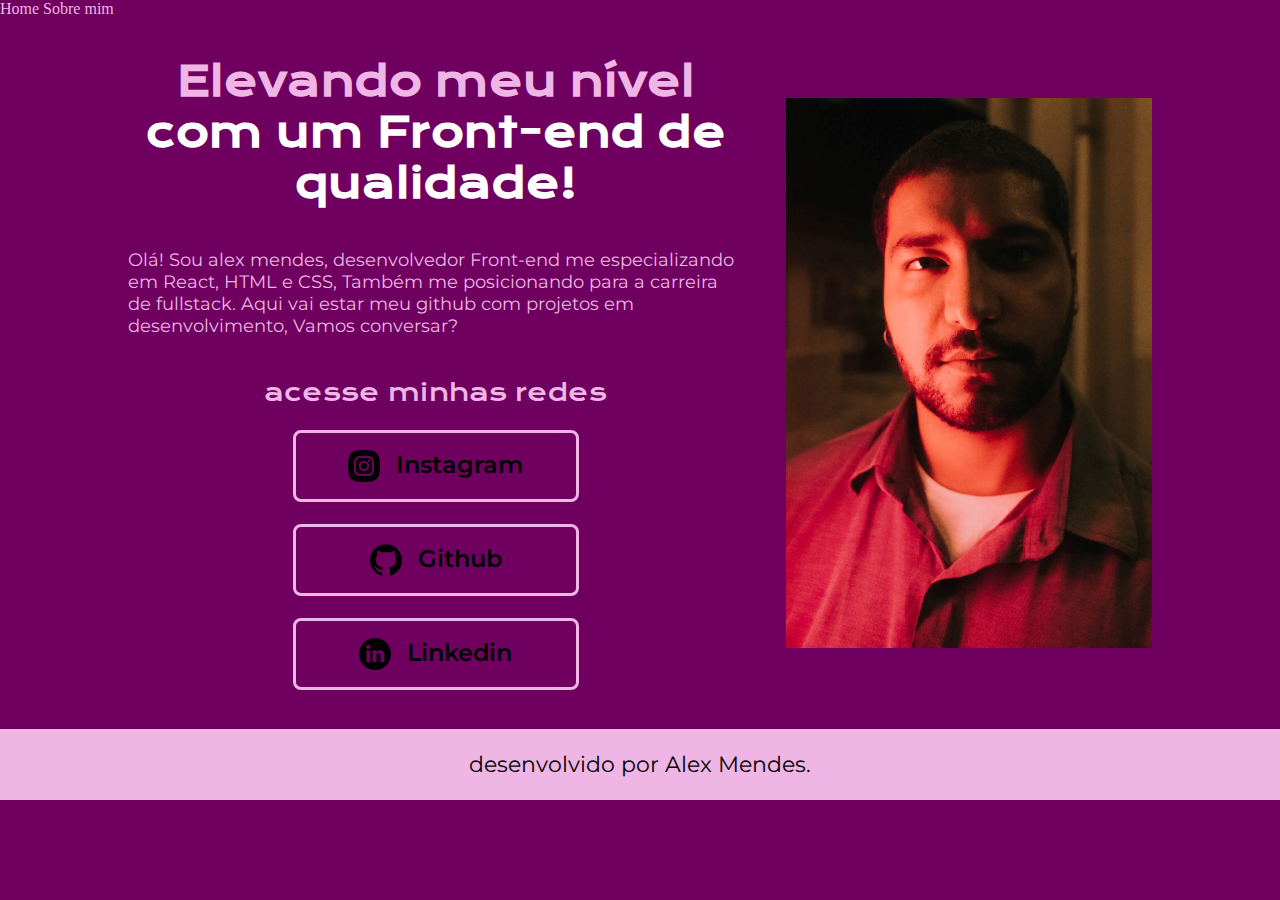
==== index.html @ a858af99 "initial commit" ====
<!DOCTYPE html>
<html lang="pt-br">
<head>
    <meta charset="UTF-8">
    <meta http-equiv="X-UA-Compatible" content="IE=edge">
    <meta name="viewport" content="width=device-width, initial-scale=1.0">
    <title>Portifólio</title>
    <link rel="stylesheet" href="style.css">
</head>
<body>
    <header class="cabecalho"> 
        <nav class="cabecalho__menu">
            <a class="cabecalho__menu__link">Home</a>
            <a class="cabecalho__menu__link">Sobre mim</a>
        </nav>
    </header>
    <main class="apresentacao">
        <section class="apresentacao__conteudo">
            <h1 class="apresentacao__conteudo__titulo">Elevando meu nível <strong class="titulo-destaque"> com um Front-end de qualidade!</strong></h1>    
            <p class="apresentacao__conteudo__texto">Olá! Sou alex mendes, desenvolvedor Front-end me especializando em React, HTML e CSS, Também me posicionando para a carreira de fullstack. Aqui vai estar meu github com projetos em desenvolvimento, Vamos conversar?</p>
            <div class="apresentacao__links">
                <h2 class="apresentacao__links__subtitulo"> acesse minhas redes</h2>
                <a class="apresentacao__links__link" href="http://instagram.com/_lelexs">
                    <img src="assets/instagram.png" alt="icone instagram">
                    Instagram
                </a>
                
                <a class="apresentacao__links__link" href="http://github.com/Leleski">
                    <img src="assets/github.png" alt="icone github">
                    Github
                </a>

                <a class="apresentacao__links__link" href="https://linkedin.com/in/alex-mendes-sanguinet/">
                    <img src="assets/linkedin.png" alt="icone linkedin">
                    Linkedin
                </a>
            </div>
        </section>
        <img src="foto para portifólio.png" alt="uma foto minha bonita e bem editada kk ">
    </main>
    <footer class="rodape"> 
        <p>desenvolvido por Alex Mendes.</p>
    </footer>
</body>
</html>
---- style.css ----
@import url('https://fonts.googleapis.com/css2?family=Krona+One&family=Montserrat:wght@400;600&display=swap');

*{
    margin: 0;
    padding: 0;
}

body {
    /* height: 100vh; */
    box-sizing: border-box;
    background-color: #70005F;
    color:  #EEB5E5;
}

.titulo-destaque {
    color: white;
}

.apresentacao {
    padding: 3% 10%;
    display: flex;
    align-items: center;
    justify-content: space-between;
}

.apresentacao__conteudo {
    width: 615px;
    display: flex;
    flex-direction: column;
    gap: 40px;
    
}

.apresentacao__conteudo__titulo {
    font-size: 40px;
    font-family: 'Krona One', sans-serif;
    text-align: center;
   
}

.apresentacao__conteudo__texto {
    font-size: 18px;
    font-family: 'Montserrat', sans-serif;
}

.apresentacao__links {
    display: flex;
    flex-direction: column;
    justify-content: space-between;
    align-items: center;
    gap: 22px; /* muda o espaçamento entre blocos */
}

.apresentacao__links__link {
    border: 3px solid #EEB5E5;
    /* background-color: #EEB5E5; */
    display: flex; 
    justify-content: center;
    gap: 16px;
    width: 280px;
    text-align: center;
    border-radius: 8px;
    font-size: 24px;
    font-weight: 600;
    padding: 17px 0;
    color: black;
    text-decoration: none;
    font-family: 'Montserrat', sans-serif;
}

.apresentacao__links__link:hover {
    background-color: #EEB5E5;
    padding: 3%;
    border-bottom: #000000;
}

.apresentacao__links__subtitulo {
    font-family: 'Krona One', sans-serif;
    font-weight: 400;
    font-size: 24px;
}

.rodape {
    padding: 22px;
    color: #000000;
    background: #EEB5E5;
    text-align: center;
    font-family: 'Montserrat', sans-serif;
    font-size: 22px;
    font-weight: 400;

}
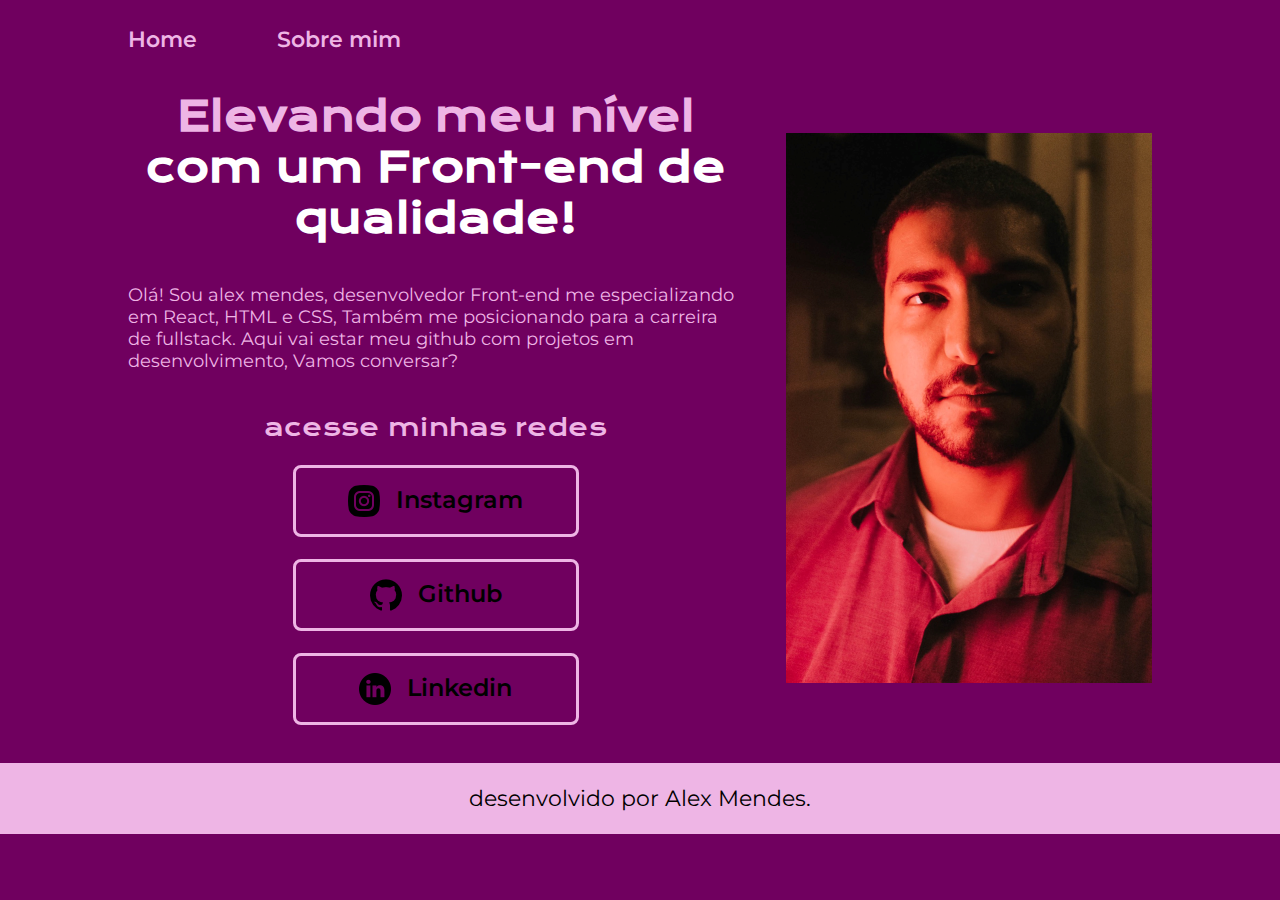
==== commit 8803eb76: "modificação de pasta de imagens" ====
--- a/index.html
+++ b/index.html
@@ -36,7 +36,7 @@
                 </a>
             </div>
         </section>
-        <img src="foto para portifólio.png" alt="uma foto minha bonita e bem editada kk ">
+        <img src="assets/foto para portifólio.png" alt="uma foto minha bonita e bem editada kk ">
     </main>
     <footer class="rodape"> 
         <p>desenvolvido por Alex Mendes.</p>
--- a/style.css
+++ b/style.css
@@ -12,8 +12,20 @@
     color:  #EEB5E5;
 }
 
-.titulo-destaque {
-    color: white;
+.cabecalho {
+    padding: 2% 0% 0% 10% ;
+}
+
+.cabecalho__menu {
+    display: flex;
+    gap: 80px;
+}
+
+.cabecalho__menu__link {
+    font-family: 'Montserrat', sans-serif;
+    font-size: 22px;
+    font-weight: 600;
+    color:#EEB5E5; 
 }
 
 .apresentacao {
@@ -36,6 +48,10 @@
     font-family: 'Krona One', sans-serif;
     text-align: center;
    
+}
+
+.titulo-destaque {
+    color: white;
 }
 
 .apresentacao__conteudo__texto {
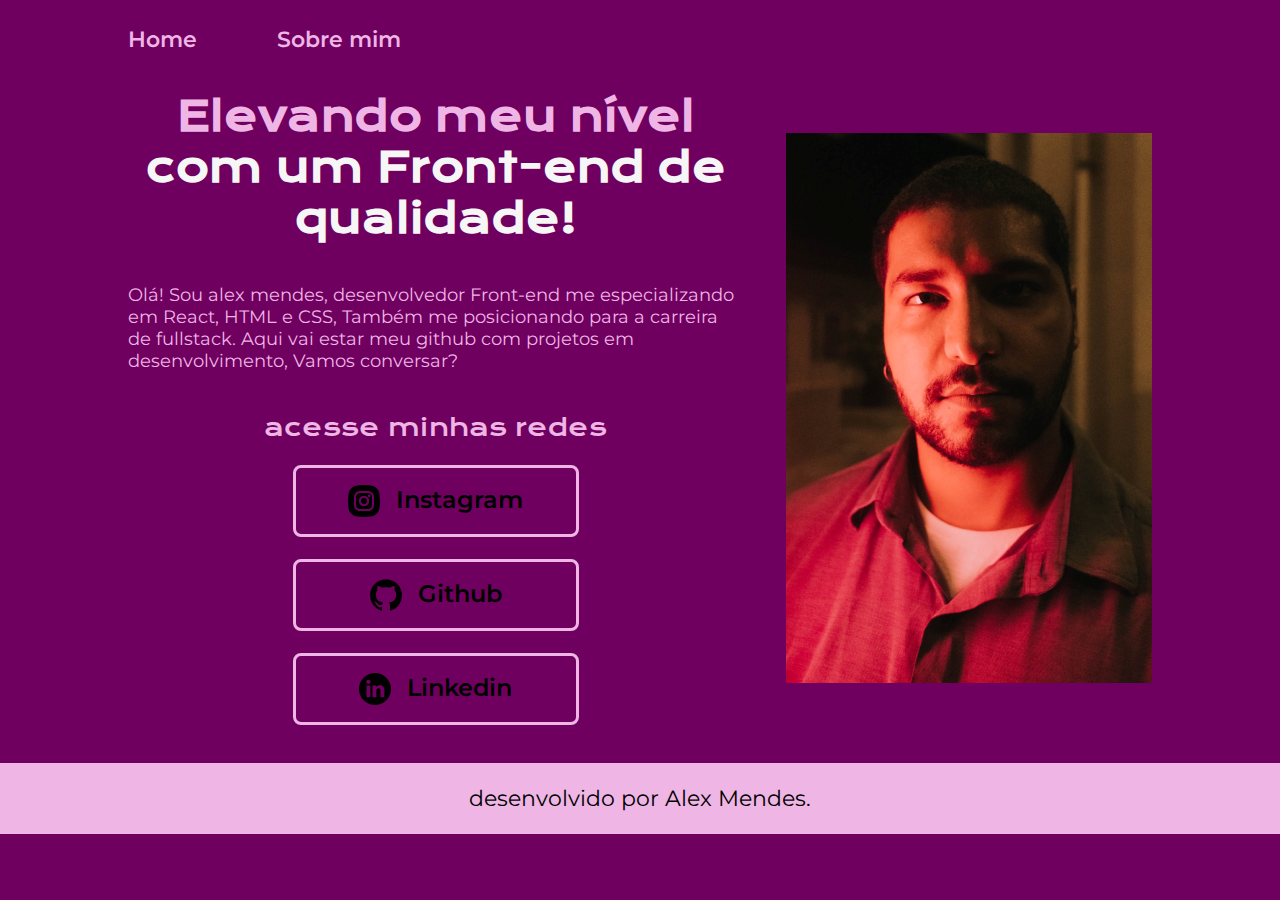
==== commit 8e603d1a: "agora esta tudo funcionando" ====
--- a/index.html
+++ b/index.html
@@ -10,8 +10,8 @@
 <body>
     <header class="cabecalho"> 
         <nav class="cabecalho__menu">
-            <a class="cabecalho__menu__link">Home</a>
-            <a class="cabecalho__menu__link">Sobre mim</a>
+            <a class="cabecalho__menu__link" href="index.html">Home</a>
+            <a class="cabecalho__menu__link" href="about.htm">Sobre mim</a>
         </nav>
     </header>
     <main class="apresentacao">
@@ -21,22 +21,22 @@
             <div class="apresentacao__links">
                 <h2 class="apresentacao__links__subtitulo"> acesse minhas redes</h2>
                 <a class="apresentacao__links__link" href="http://instagram.com/_lelexs">
-                    <img src="assets/instagram.png" alt="icone instagram">
+                    <img src="./assets/instagram.png" alt="icone instagram">
                     Instagram
                 </a>
                 
                 <a class="apresentacao__links__link" href="http://github.com/Leleski">
-                    <img src="assets/github.png" alt="icone github">
+                    <img src="./assets/github.png" alt="icone github">
                     Github
                 </a>
 
                 <a class="apresentacao__links__link" href="https://linkedin.com/in/alex-mendes-sanguinet/">
-                    <img src="assets/linkedin.png" alt="icone linkedin">
+                    <img src="./assets/linkedin.png" alt="icone linkedin">
                     Linkedin
                 </a>
             </div>
         </section>
-        <img src="assets/foto para portifólio.png" alt="uma foto minha bonita e bem editada kk ">
+        <img src="./assets/foto para portifólio.png" alt="uma foto minha bonita e bem editada kk">
     </main>
     <footer class="rodape"> 
         <p>desenvolvido por Alex Mendes.</p>
--- a/style.css
+++ b/style.css
@@ -1,4 +1,11 @@
 @import url('https://fonts.googleapis.com/css2?family=Krona+One&family=Montserrat:wght@400;600&display=swap');
+
+:root {
+    --cor-primaria: #70005F;
+    --cor-secundaria: #f6f6f6;
+    --cor-terciaria: #EEB5E5;
+    --cor-bg: #000000;
+}
 
 *{
     margin: 0;
@@ -8,8 +15,8 @@
 body {
     /* height: 100vh; */
     box-sizing: border-box;
-    background-color: #70005F;
-    color:  #EEB5E5;
+    background-color: var(--cor-primaria);
+    color:var(--cor-terciaria);
 }
 
 .cabecalho {
@@ -25,7 +32,8 @@
     font-family: 'Montserrat', sans-serif;
     font-size: 22px;
     font-weight: 600;
-    color:#EEB5E5; 
+    color:var(--cor-terciaria); 
+    text-decoration: none;
 }
 
 .apresentacao {
@@ -51,7 +59,7 @@
 }
 
 .titulo-destaque {
-    color: white;
+    color: var(--cor-secundaria);
 }
 
 .apresentacao__conteudo__texto {
@@ -68,7 +76,7 @@
 }
 
 .apresentacao__links__link {
-    border: 3px solid #EEB5E5;
+    border: 3px solid var(--cor-terciaria);
     /* background-color: #EEB5E5; */
     display: flex; 
     justify-content: center;
@@ -79,15 +87,15 @@
     font-size: 24px;
     font-weight: 600;
     padding: 17px 0;
-    color: black;
+    color: var(--cor-bg);
     text-decoration: none;
     font-family: 'Montserrat', sans-serif;
 }
 
 .apresentacao__links__link:hover {
-    background-color: #EEB5E5;
+    background-color: var(--cor-terciaria);
     padding: 3%;
-    border-bottom: #000000;
+    border-bottom: var(--cor-bg);
 }
 
 .apresentacao__links__subtitulo {
@@ -98,11 +106,20 @@
 
 .rodape {
     padding: 22px;
-    color: #000000;
-    background: #EEB5E5;
+    color: var(--cor-bg);
+    background: var(--cor-terciaria);
     text-align: center;
     font-family: 'Montserrat', sans-serif;
     font-size: 22px;
     font-weight: 400;
 
+}
+
+.foto {
+    border: 3px solid var(--cor-terciaria);
+    border-radius: 9px;
+    display: flow-root;
+    margin: auto;
+    height: fit-content;
+
 }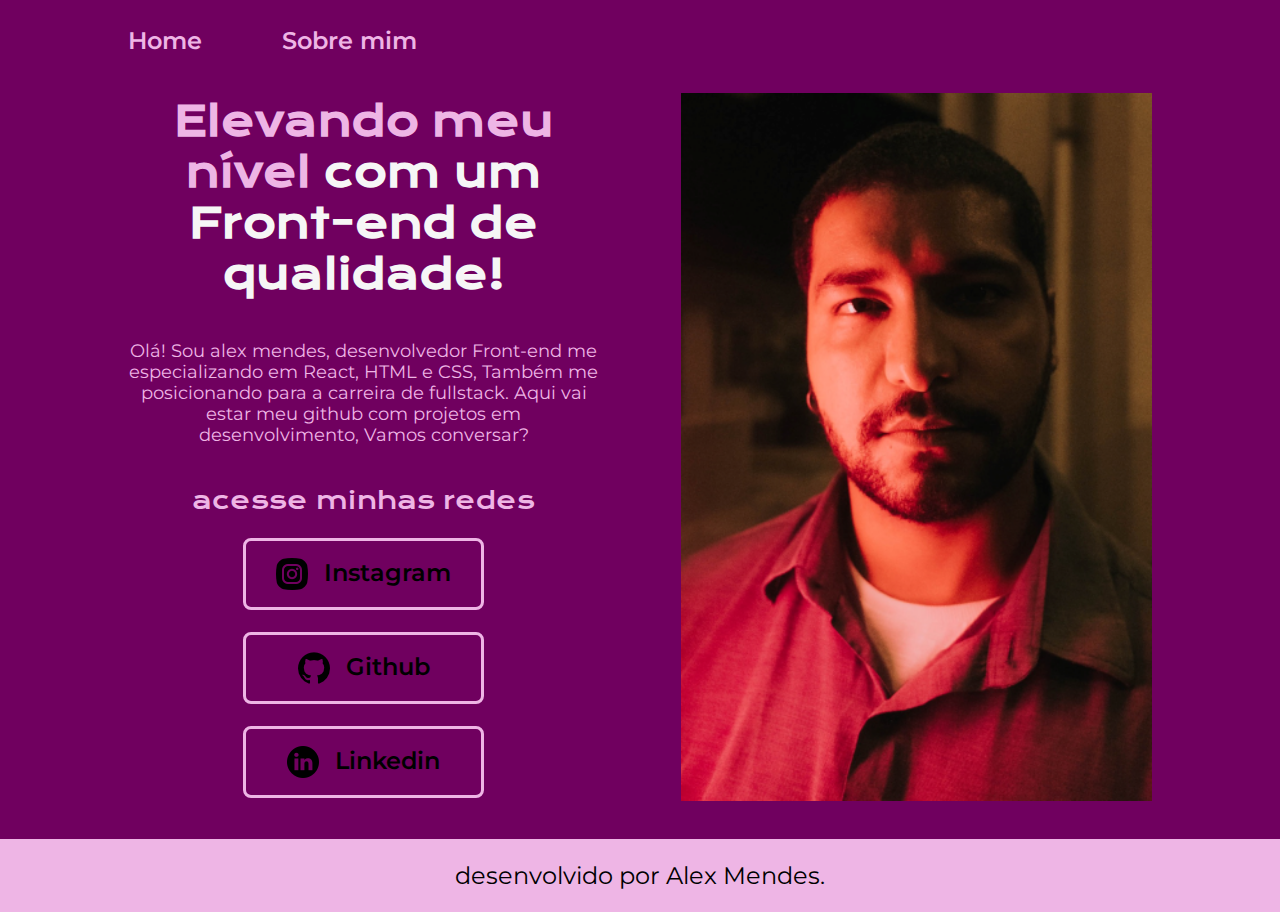
==== commit 8452f62a: "modificação para elemento mobile" ====
--- a/index.html
+++ b/index.html
@@ -20,23 +20,23 @@
             <p class="apresentacao__conteudo__texto">Olá! Sou alex mendes, desenvolvedor Front-end me especializando em React, HTML e CSS, Também me posicionando para a carreira de fullstack. Aqui vai estar meu github com projetos em desenvolvimento, Vamos conversar?</p>
             <div class="apresentacao__links">
                 <h2 class="apresentacao__links__subtitulo"> acesse minhas redes</h2>
-                <a class="apresentacao__links__link" href="http://instagram.com/_lelexs">
+                <a class="apresentacao__links__navegacao" href="http://instagram.com/_lelexs">
                     <img src="./assets/instagram.png" alt="icone instagram">
                     Instagram
                 </a>
                 
-                <a class="apresentacao__links__link" href="http://github.com/Leleski">
+                <a class="apresentacao__links__navegacao" href="http://github.com/Leleski">
                     <img src="./assets/github.png" alt="icone github">
                     Github
                 </a>
 
-                <a class="apresentacao__links__link" href="https://linkedin.com/in/alex-mendes-sanguinet/">
+                <a class="apresentacao__links__navegacao" href="https://linkedin.com/in/alex-mendes-sanguinet/">
                     <img src="./assets/linkedin.png" alt="icone linkedin">
                     Linkedin
                 </a>
             </div>
         </section>
-        <img src="./assets/foto para portifólio.png" alt="uma foto minha bonita e bem editada kk">
+        <img class="apresentacao__imagem" src="./assets/foto para portifólio.png" alt="uma foto minha bonita e bem editada kk">
     </main>
     <footer class="rodape"> 
         <p>desenvolvido por Alex Mendes.</p>
--- a/style.css
+++ b/style.css
@@ -30,7 +30,7 @@
 
 .cabecalho__menu__link {
     font-family: 'Montserrat', sans-serif;
-    font-size: 22px;
+    font-size: 1.5rem;
     font-weight: 600;
     color:var(--cor-terciaria); 
     text-decoration: none;
@@ -41,10 +41,11 @@
     display: flex;
     align-items: center;
     justify-content: space-between;
+    gap: 82px;
 }
 
 .apresentacao__conteudo {
-    width: 615px;
+    width: 50%;
     display: flex;
     flex-direction: column;
     gap: 40px;
@@ -52,7 +53,7 @@
 }
 
 .apresentacao__conteudo__titulo {
-    font-size: 40px;
+    font-size: 2.5rem;
     font-family: 'Krona One', sans-serif;
     text-align: center;
    
@@ -63,8 +64,9 @@
 }
 
 .apresentacao__conteudo__texto {
-    font-size: 18px;
+    font-size: 1.12rem;
     font-family: 'Montserrat', sans-serif;
+    text-align: center;
 }
 
 .apresentacao__links {
@@ -75,16 +77,16 @@
     gap: 22px; /* muda o espaçamento entre blocos */
 }
 
-.apresentacao__links__link {
+.apresentacao__links__navegacao {
     border: 3px solid var(--cor-terciaria);
     /* background-color: #EEB5E5; */
     display: flex; 
     justify-content: center;
     gap: 16px;
-    width: 280px;
+    width: 50%;
     text-align: center;
     border-radius: 8px;
-    font-size: 24px;
+    font-size: 1.5rem;
     font-weight: 600;
     padding: 17px 0;
     color: var(--cor-bg);
@@ -101,7 +103,11 @@
 .apresentacao__links__subtitulo {
     font-family: 'Krona One', sans-serif;
     font-weight: 400;
-    font-size: 24px;
+    font-size: 1.5rem;
+}
+
+.apresentacao__imagem {
+    width: 50%;
 }
 
 .rodape {
@@ -110,7 +116,7 @@
     background: var(--cor-terciaria);
     text-align: center;
     font-family: 'Montserrat', sans-serif;
-    font-size: 22px;
+    font-size: 1.5rem;
     font-weight: 400;
 
 }
@@ -122,4 +128,24 @@
     margin: auto;
     height: fit-content;
 
+}
+
+@media (max-width: 986px) {
+
+    .cabecalho {
+        padding: 6%;
+    }
+
+    .cabecalho__menu {
+        justify-content: center;
+    }
+
+
+    .apresentacao {
+        flex-direction: column-reverse;
+    }
+
+    .apresentacao__conteudo {
+        width: auto;
+    }
 }